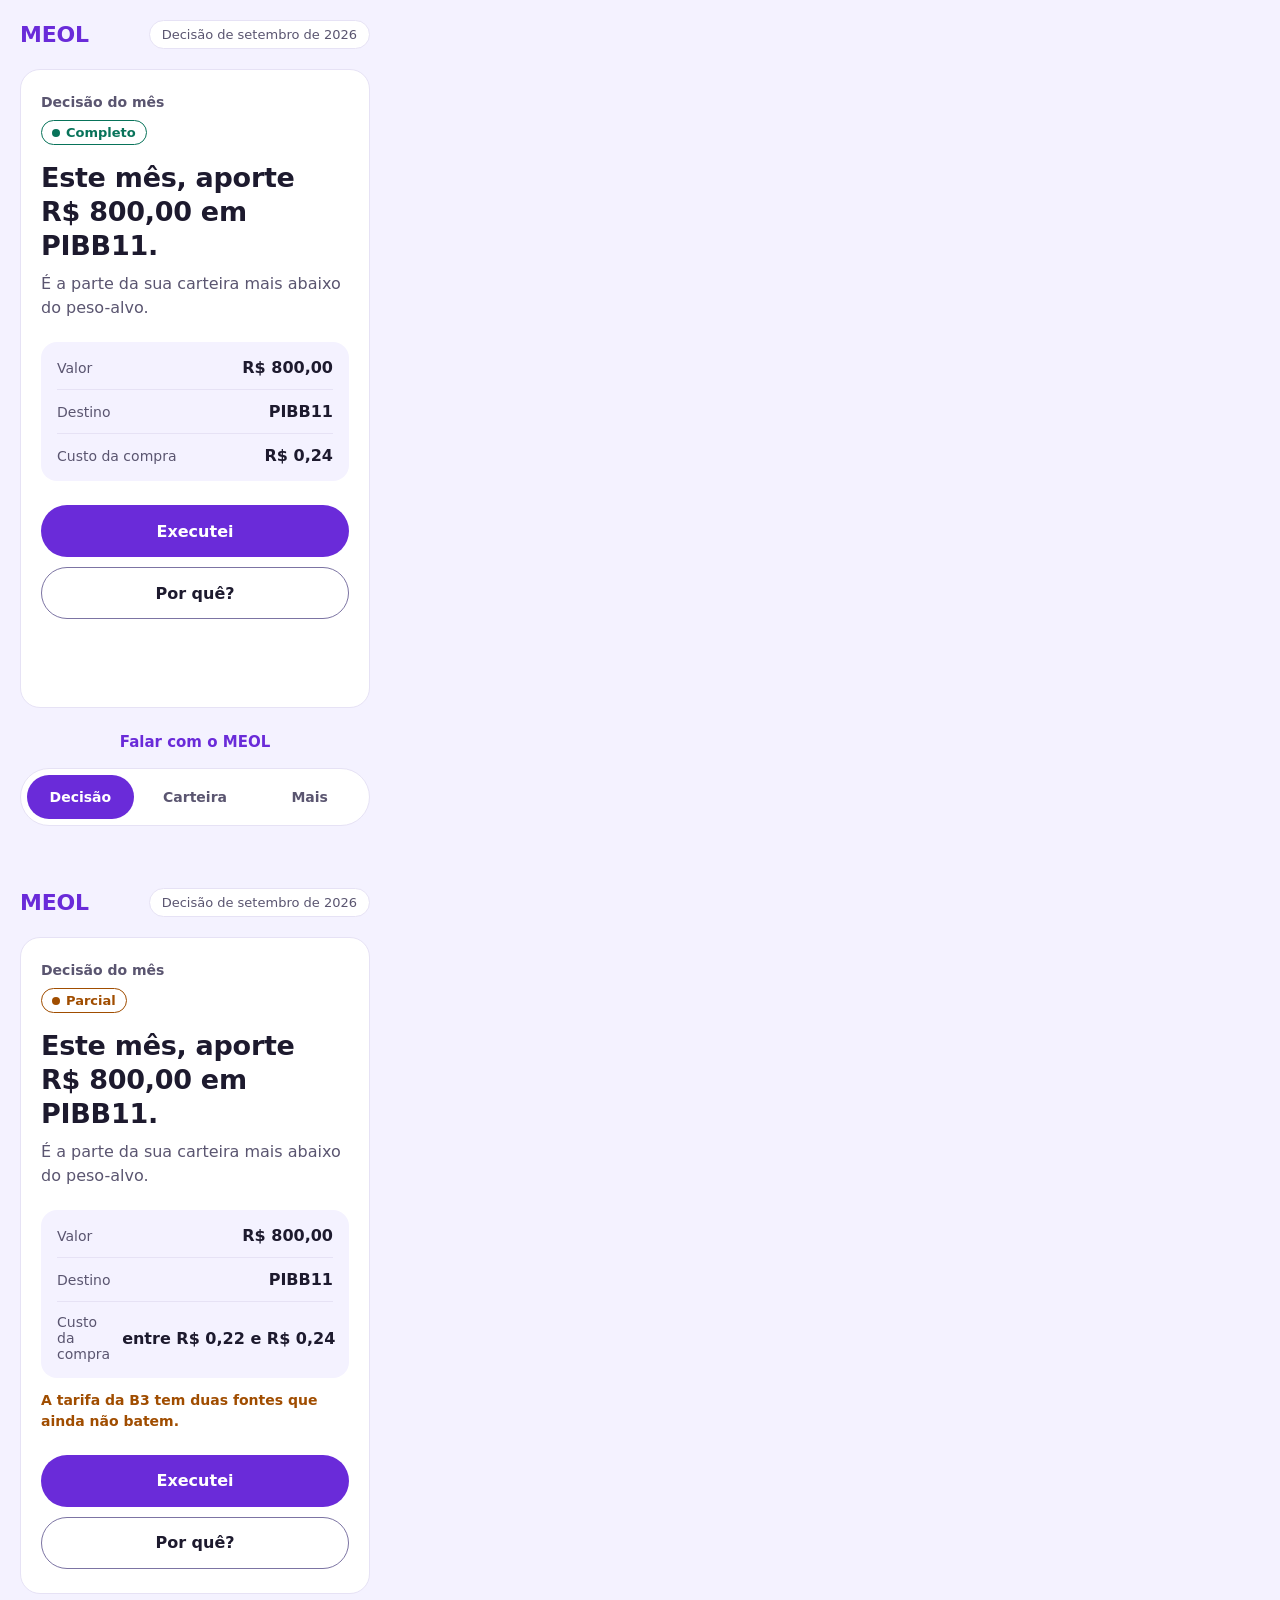
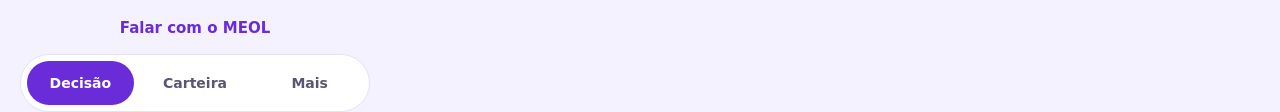
==== docs/marca/direcoes/C.html @ 0d4a7c4f "P-163: estimulos das direcoes E, C e D, com tokens e contraste no CI Resposta 16b dele (27/09): o te" ====
<!doctype html>
<!-- Estimulo do teste de marca, direcao C (Digital amigavel). P-163.
     Cores: docs/marca/tokens/direcoes.yaml, bloco C. Textos e numeros:
     docs/marca/direcoes/conteudo.yaml (gerado pelo motor, cenario sintetico). -->
<html lang="pt-BR" data-direcao="C">
<head>
<meta charset="utf-8">
<meta name="viewport" content="width=390, initial-scale=1">
<title>MEOL</title>
<style>
  :root {
    --fundo: #F4F2FF; --superficie: #FFFFFF; --texto: #1D1A2E; --texto-2: #5A5570;
    --destaque: #6A2BD9; --sobre-destaque: #FFFFFF; --borda: #7C74A3; --divisoria: #E6E2F5;
    --ok: #08735A; --parcial: #A04D00; --recusa: #B42318;
    --f: system-ui, -apple-system, 'Segoe UI', Roboto, 'Helvetica Neue', Arial, sans-serif;
  }
  * { box-sizing: border-box; margin: 0; padding: 0; }
  body { background: var(--fundo); color: var(--texto); font-family: var(--f); }
  .tela { width: 390px; height: 844px; overflow: hidden; display: flex; flex-direction: column;
          background: var(--fundo); padding: 20px 20px 0; }
  .tela + .tela { margin-top: 24px; }
  .topo { display: flex; justify-content: space-between; align-items: center; }
  .marca { font-size: 22px; font-weight: 800; letter-spacing: -0.01em; color: var(--destaque); }
  .data { font-size: 13px; font-weight: 500; color: var(--texto-2); background: var(--superficie);
          border: 1px solid var(--divisoria); border-radius: 999px; padding: 6px 12px; }
  .conteudo { flex: 1; margin-top: 20px; background: var(--superficie); border-radius: 20px;
              border: 1px solid var(--divisoria); padding: 24px 20px; }
  .rotulo-secao { font-size: 14px; font-weight: 600; color: var(--texto-2); }
  .selo { display: inline-flex; align-items: center; gap: 6px; margin-top: 10px;
          font-size: 13px; font-weight: 700; border-radius: 999px; padding: 4px 10px;
          border: 1.5px solid currentColor; }
  .selo-marca { width: 8px; height: 8px; border-radius: 50%; background: currentColor; }
  .selo[data-status="completo"] { color: var(--ok); }
  .selo[data-status="parcial"] { color: var(--parcial); }
  .decisao { margin-top: 16px; font-size: 27px; line-height: 1.25; font-weight: 800;
             letter-spacing: -0.01em; }
  .porque { margin-top: 10px; font-size: 16px; line-height: 1.5; color: var(--texto-2); }
  .detalhe { margin-top: 22px; background: var(--fundo); border-radius: 16px; padding: 4px 16px; }
  .linha { display: flex; justify-content: space-between; align-items: center; padding: 12px 0; }
  .linha + .linha { border-top: 1px solid var(--divisoria); }
  dt { font-size: 14px; color: var(--texto-2); }
  dd { font-size: 16px; font-weight: 700; color: var(--texto); text-align: right; }
  .nota { margin-top: 12px; font-size: 14px; line-height: 1.45; color: var(--parcial);
          font-weight: 600; }
  .acoes { margin-top: 24px; display: flex; flex-direction: column; gap: 10px; }
  button { font: inherit; background: none; border: none; color: inherit; cursor: pointer; }
  button:focus-visible { outline: 3px solid var(--destaque); outline-offset: 2px; }
  .primario { min-height: 52px; border-radius: 999px; background: var(--destaque);
              color: var(--sobre-destaque); font-size: 16px; font-weight: 700; }
  .secundario { min-height: 52px; border-radius: 999px; border: 1.5px solid var(--borda);
                color: var(--texto); font-size: 16px; font-weight: 600; background: var(--superficie); }
  .rodape { padding: 12px 0 18px; }
  .contato { width: 100%; min-height: 44px; font-size: 15px; font-weight: 600; color: var(--destaque); }
  .abas { display: flex; gap: 8px; background: var(--superficie); border-radius: 999px;
          border: 1px solid var(--divisoria); padding: 6px; margin-top: 4px; }
  .aba { flex: 1; min-height: 44px; border-radius: 999px; font-size: 14px; font-weight: 600;
         color: var(--texto-2); }
  .aba[aria-current="page"] { background: var(--destaque); color: var(--sobre-destaque); }
  .sem-quebra, dd.numero { white-space: nowrap; }
  dt { flex: 1; padding-right: 12px; }
  /* Revisao: arquivo.html#tela-parcial mostra so o estado PARCIAL (sem script). */
  body:has(#tela-parcial:target) #tela-normal { display: none; }
  body:has(#tela-parcial:target) .tela + .tela { margin-top: 0; }
</style>
</head>
<body>
<section class="tela" id="tela-normal" data-estado="normal" aria-label="Decisão do mês, estado normal">
  <header class="topo">
    <span class="marca">MEOL</span>
    <span class="data">Decisão de setembro de 2026</span>
  </header>
  <main class="conteudo">
    <p class="rotulo-secao">Decisão do mês</p>
    <p class="selo" data-status="completo"><span class="selo-marca" aria-hidden="true"></span>Completo</p>
    <h1 class="decisao" data-camada="1">Este mês, aporte R$&nbsp;800,00 em PIBB11.</h1>
    <p class="porque" data-camada="2">É a parte da sua carteira mais abaixo do <span class="sem-quebra">peso-alvo</span>.</p>
    <dl class="detalhe">
      <div class="linha"><dt>Valor</dt><dd class="numero">R$&nbsp;800,00</dd></div>
      <div class="linha"><dt>Destino</dt><dd>PIBB11</dd></div>
      <div class="linha"><dt>Custo da compra</dt><dd class="numero">R$&nbsp;0,24</dd></div>
    </dl>
    <div class="acoes">
      <button type="button" class="primario">Executei</button>
      <button type="button" class="secundario">Por quê?</button>
    </div>
  </main>
  <footer class="rodape">
    <button type="button" class="contato">Falar com o MEOL</button>
    <nav class="abas" aria-label="Destinos">
      <button type="button" class="aba" aria-current="page">Decisão</button>
      <button type="button" class="aba">Carteira</button>
      <button type="button" class="aba">Mais</button>
    </nav>
  </footer>
</section>
<section class="tela" id="tela-parcial" data-estado="parcial" aria-label="Decisão do mês, estado parcial">
  <header class="topo">
    <span class="marca">MEOL</span>
    <span class="data">Decisão de setembro de 2026</span>
  </header>
  <main class="conteudo">
    <p class="rotulo-secao">Decisão do mês</p>
    <p class="selo" data-status="parcial"><span class="selo-marca" aria-hidden="true"></span>Parcial</p>
    <h1 class="decisao" data-camada="1">Este mês, aporte R$&nbsp;800,00 em PIBB11.</h1>
    <p class="porque" data-camada="2">É a parte da sua carteira mais abaixo do <span class="sem-quebra">peso-alvo</span>.</p>
    <dl class="detalhe">
      <div class="linha"><dt>Valor</dt><dd class="numero">R$&nbsp;800,00</dd></div>
      <div class="linha"><dt>Destino</dt><dd>PIBB11</dd></div>
      <div class="linha"><dt>Custo da compra</dt><dd class="numero">entre R$&nbsp;0,22 e R$&nbsp;0,24</dd></div>
    </dl>
    <p class="nota" data-status="parcial">A tarifa da B3 tem duas fontes que ainda não batem.</p>
    <div class="acoes">
      <button type="button" class="primario">Executei</button>
      <button type="button" class="secundario">Por quê?</button>
    </div>
  </main>
  <footer class="rodape">
    <button type="button" class="contato">Falar com o MEOL</button>
    <nav class="abas" aria-label="Destinos">
      <button type="button" class="aba" aria-current="page">Decisão</button>
      <button type="button" class="aba">Carteira</button>
      <button type="button" class="aba">Mais</button>
    </nav>
  </footer>
</section>
</body>
</html>
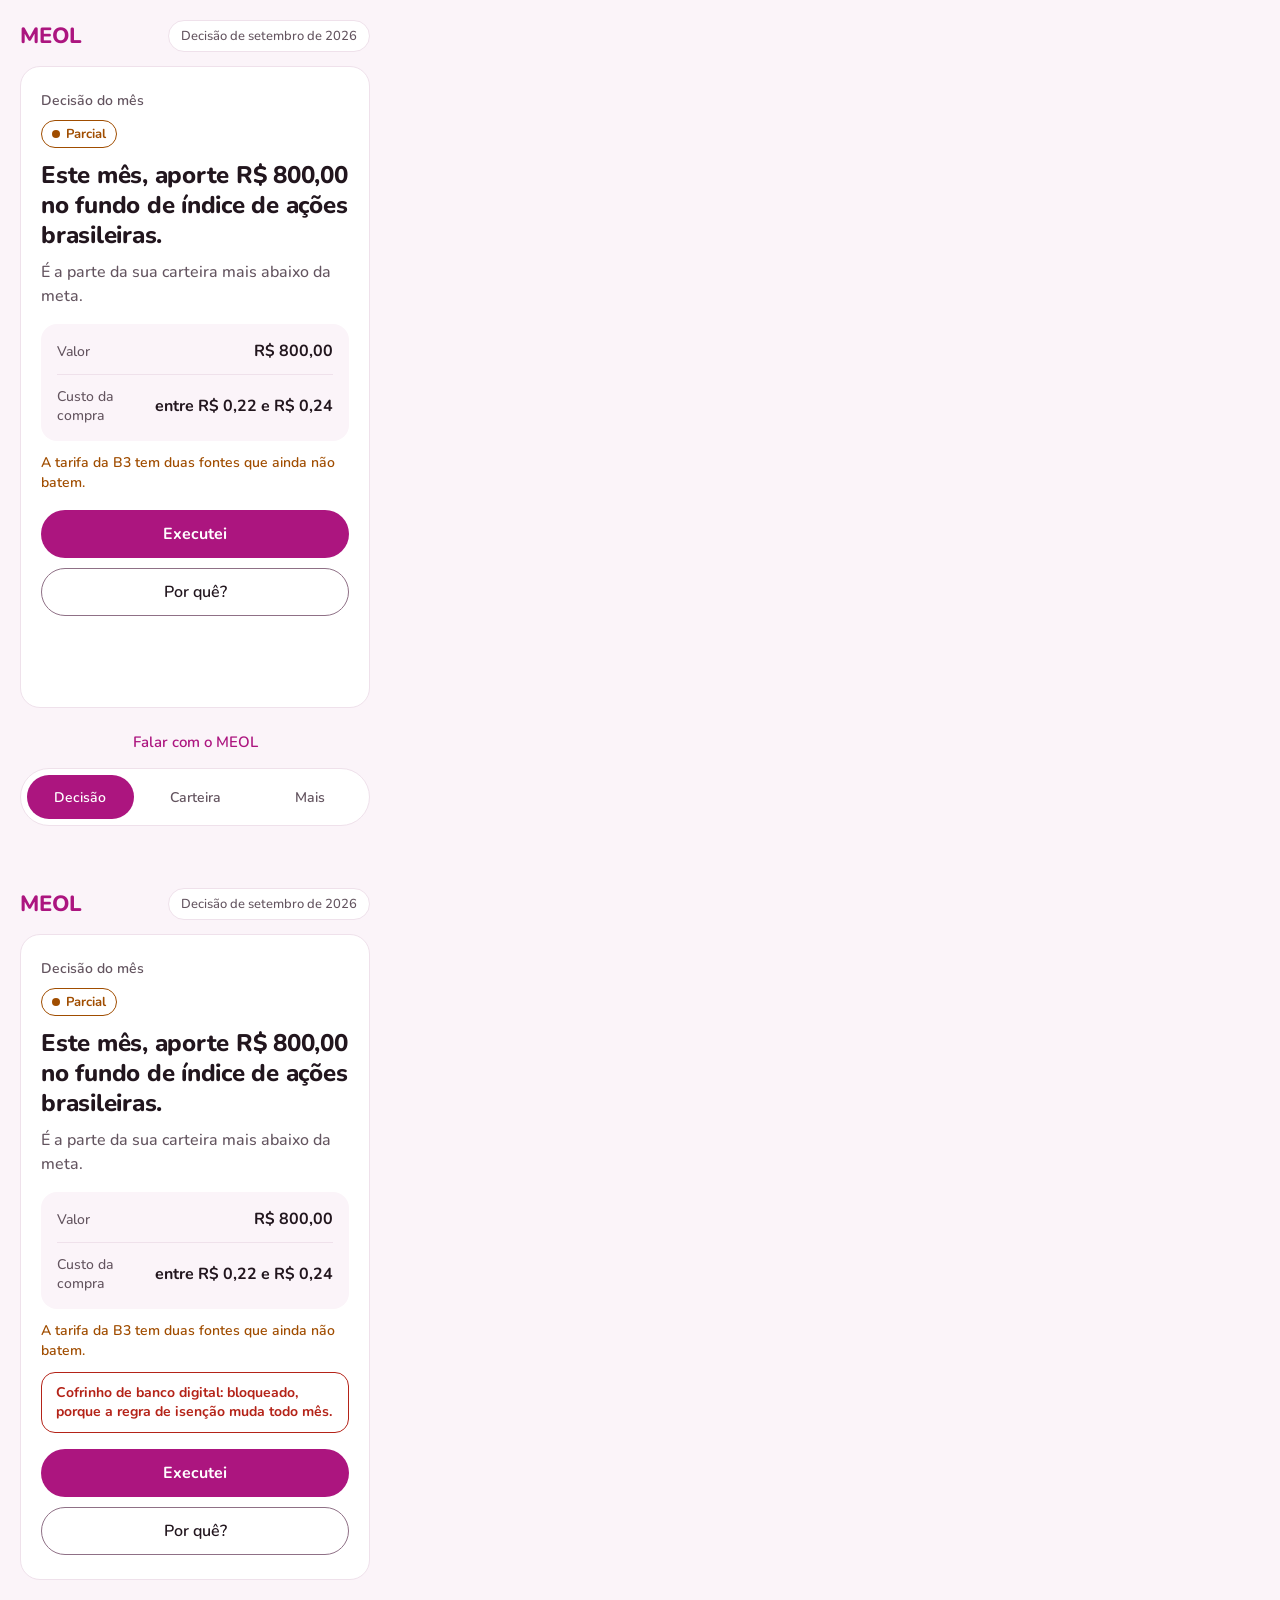
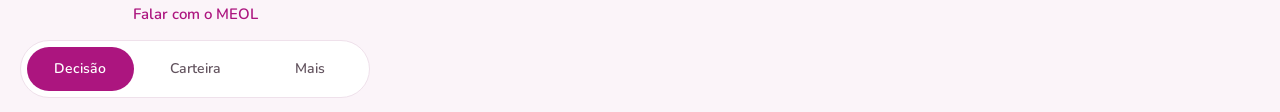
==== commit 2625cc7b: "S4: estimulos da P-163 com as respostas de 27/09 (g-B a p-A) Respostas dele de 27/09 gravadas na fil" ====
--- a/docs/marca/direcoes/C.html
+++ b/docs/marca/direcoes/C.html
@@ -1,18 +1,23 @@
 <!doctype html>
-<!-- Estimulo do teste de marca, direcao C (Digital amigavel). P-163.
-     Cores: docs/marca/tokens/direcoes.yaml, bloco C. Textos e numeros:
-     docs/marca/direcoes/conteudo.yaml (gerado pelo motor, cenario sintetico). -->
+<!-- Estimulo do teste de marca, direcao C (Digital amigavel). P-163, S4.
+     Cores: docs/marca/tokens/direcoes.yaml, bloco C. Fontes OFL: docs/marca/tipografia/.
+     Textos e numeros: docs/marca/direcoes/conteudo.yaml (gerado pelo motor, cenario sintetico).
+     Versoes: base e com rota bloqueada (j-A); diferem so no elemento data-diferenca. -->
 <html lang="pt-BR" data-direcao="C">
 <head>
 <meta charset="utf-8">
 <meta name="viewport" content="width=390, initial-scale=1">
 <title>MEOL</title>
 <style>
+  @font-face { font-family: 'Nunito'; src: url('../tipografia/nunito/nunito-latin-500-normal.woff2') format('woff2'); font-weight: 500; font-style: normal; font-display: block; }
+  @font-face { font-family: 'Nunito'; src: url('../tipografia/nunito/nunito-latin-600-normal.woff2') format('woff2'); font-weight: 600; font-style: normal; font-display: block; }
+  @font-face { font-family: 'Nunito'; src: url('../tipografia/nunito/nunito-latin-700-normal.woff2') format('woff2'); font-weight: 700; font-style: normal; font-display: block; }
+  @font-face { font-family: 'Nunito'; src: url('../tipografia/nunito/nunito-latin-800-normal.woff2') format('woff2'); font-weight: 800; font-style: normal; font-display: block; }
   :root {
-    --fundo: #F4F2FF; --superficie: #FFFFFF; --texto: #1D1A2E; --texto-2: #5A5570;
-    --destaque: #6A2BD9; --sobre-destaque: #FFFFFF; --borda: #7C74A3; --divisoria: #E6E2F5;
+    --fundo: #FBF4F9; --superficie: #FFFFFF; --texto: #22161E; --texto-2: #63545F;
+    --destaque: #AC157F; --sobre-destaque: #FFFFFF; --borda: #8F7086; --divisoria: #EFE1EB;
     --ok: #08735A; --parcial: #A04D00; --recusa: #B42318;
-    --f: system-ui, -apple-system, 'Segoe UI', Roboto, 'Helvetica Neue', Arial, sans-serif;
+    --f: 'Nunito', sans-serif;
   }
   * { box-sizing: border-box; margin: 0; padding: 0; }
   body { background: var(--fundo); color: var(--texto); font-family: var(--f); }
@@ -23,7 +28,7 @@
   .marca { font-size: 22px; font-weight: 800; letter-spacing: -0.01em; color: var(--destaque); }
   .data { font-size: 13px; font-weight: 500; color: var(--texto-2); background: var(--superficie);
           border: 1px solid var(--divisoria); border-radius: 999px; padding: 6px 12px; }
-  .conteudo { flex: 1; margin-top: 20px; background: var(--superficie); border-radius: 20px;
+  .conteudo { flex: 1; margin-top: 14px; background: var(--superficie); border-radius: 20px;
               border: 1px solid var(--divisoria); padding: 24px 20px; }
   .rotulo-secao { font-size: 14px; font-weight: 600; color: var(--texto-2); }
   .selo { display: inline-flex; align-items: center; gap: 6px; margin-top: 10px;
@@ -32,22 +37,25 @@
   .selo-marca { width: 8px; height: 8px; border-radius: 50%; background: currentColor; }
   .selo[data-status="completo"] { color: var(--ok); }
   .selo[data-status="parcial"] { color: var(--parcial); }
-  .decisao { margin-top: 16px; font-size: 27px; line-height: 1.25; font-weight: 800;
+  .decisao { margin-top: 12px; font-size: 24px; line-height: 1.25; font-weight: 800;
              letter-spacing: -0.01em; }
   .porque { margin-top: 10px; font-size: 16px; line-height: 1.5; color: var(--texto-2); }
-  .detalhe { margin-top: 22px; background: var(--fundo); border-radius: 16px; padding: 4px 16px; }
+  .detalhe { margin-top: 16px; background: var(--fundo); border-radius: 16px; padding: 4px 16px; }
   .linha { display: flex; justify-content: space-between; align-items: center; padding: 12px 0; }
   .linha + .linha { border-top: 1px solid var(--divisoria); }
   dt { font-size: 14px; color: var(--texto-2); }
   dd { font-size: 16px; font-weight: 700; color: var(--texto); text-align: right; }
+  .bloqueada { margin-top: 10px; padding: 10px 14px; border-radius: 14px; font-size: 14px;
+               line-height: 1.4; font-weight: 700; color: var(--recusa); border: 1.5px solid var(--recusa); }
+  .texto-dd { max-width: 60%; line-height: 1.3; }
   .nota { margin-top: 12px; font-size: 14px; line-height: 1.45; color: var(--parcial);
           font-weight: 600; }
-  .acoes { margin-top: 24px; display: flex; flex-direction: column; gap: 10px; }
+  .acoes { margin-top: 16px; display: flex; flex-direction: column; gap: 10px; }
   button { font: inherit; background: none; border: none; color: inherit; cursor: pointer; }
   button:focus-visible { outline: 3px solid var(--destaque); outline-offset: 2px; }
-  .primario { min-height: 52px; border-radius: 999px; background: var(--destaque);
+  .primario { min-height: 48px; border-radius: 999px; background: var(--destaque);
               color: var(--sobre-destaque); font-size: 16px; font-weight: 700; }
-  .secundario { min-height: 52px; border-radius: 999px; border: 1.5px solid var(--borda);
+  .secundario { min-height: 48px; border-radius: 999px; border: 1.5px solid var(--borda);
                 color: var(--texto); font-size: 16px; font-weight: 600; background: var(--superficie); }
   .rodape { padding: 12px 0 18px; }
   .contato { width: 100%; min-height: 44px; font-size: 15px; font-weight: 600; color: var(--destaque); }
@@ -58,42 +66,13 @@
   .aba[aria-current="page"] { background: var(--destaque); color: var(--sobre-destaque); }
   .sem-quebra, dd.numero { white-space: nowrap; }
   dt { flex: 1; padding-right: 12px; }
-  /* Revisao: arquivo.html#tela-parcial mostra so o estado PARCIAL (sem script). */
-  body:has(#tela-parcial:target) #tela-normal { display: none; }
-  body:has(#tela-parcial:target) .tela + .tela { margin-top: 0; }
+  /* Revisao: arquivo.html#tela-rota mostra so a versao com rota bloqueada (sem script). */
+  body:has(#tela-rota:target) #tela-base { display: none; }
+  body:has(#tela-rota:target) .tela + .tela { margin-top: 0; }
 </style>
 </head>
 <body>
-<section class="tela" id="tela-normal" data-estado="normal" aria-label="Decisão do mês, estado normal">
-  <header class="topo">
-    <span class="marca">MEOL</span>
-    <span class="data">Decisão de setembro de 2026</span>
-  </header>
-  <main class="conteudo">
-    <p class="rotulo-secao">Decisão do mês</p>
-    <p class="selo" data-status="completo"><span class="selo-marca" aria-hidden="true"></span>Completo</p>
-    <h1 class="decisao" data-camada="1">Este mês, aporte R$&nbsp;800,00 em PIBB11.</h1>
-    <p class="porque" data-camada="2">É a parte da sua carteira mais abaixo do <span class="sem-quebra">peso-alvo</span>.</p>
-    <dl class="detalhe">
-      <div class="linha"><dt>Valor</dt><dd class="numero">R$&nbsp;800,00</dd></div>
-      <div class="linha"><dt>Destino</dt><dd>PIBB11</dd></div>
-      <div class="linha"><dt>Custo da compra</dt><dd class="numero">R$&nbsp;0,24</dd></div>
-    </dl>
-    <div class="acoes">
-      <button type="button" class="primario">Executei</button>
-      <button type="button" class="secundario">Por quê?</button>
-    </div>
-  </main>
-  <footer class="rodape">
-    <button type="button" class="contato">Falar com o MEOL</button>
-    <nav class="abas" aria-label="Destinos">
-      <button type="button" class="aba" aria-current="page">Decisão</button>
-      <button type="button" class="aba">Carteira</button>
-      <button type="button" class="aba">Mais</button>
-    </nav>
-  </footer>
-</section>
-<section class="tela" id="tela-parcial" data-estado="parcial" aria-label="Decisão do mês, estado parcial">
+<section class="tela" id="tela-base" data-versao="base" aria-label="Decisão do mês, versão base">
   <header class="topo">
     <span class="marca">MEOL</span>
     <span class="data">Decisão de setembro de 2026</span>
@@ -101,11 +80,10 @@
   <main class="conteudo">
     <p class="rotulo-secao">Decisão do mês</p>
     <p class="selo" data-status="parcial"><span class="selo-marca" aria-hidden="true"></span>Parcial</p>
-    <h1 class="decisao" data-camada="1">Este mês, aporte R$&nbsp;800,00 em PIBB11.</h1>
-    <p class="porque" data-camada="2">É a parte da sua carteira mais abaixo do <span class="sem-quebra">peso-alvo</span>.</p>
+    <h1 class="decisao" data-camada="1">Este mês, aporte R$&nbsp;800,00 no fundo de índice de ações brasileiras.</h1>
+    <p class="porque" data-camada="2">É a parte da sua carteira mais abaixo da meta.</p>
     <dl class="detalhe">
       <div class="linha"><dt>Valor</dt><dd class="numero">R$&nbsp;800,00</dd></div>
-      <div class="linha"><dt>Destino</dt><dd>PIBB11</dd></div>
       <div class="linha"><dt>Custo da compra</dt><dd class="numero">entre R$&nbsp;0,22 e R$&nbsp;0,24</dd></div>
     </dl>
     <p class="nota" data-status="parcial">A tarifa da B3 tem duas fontes que ainda não batem.</p>
@@ -123,5 +101,35 @@
     </nav>
   </footer>
 </section>
+<section class="tela" id="tela-rota" data-versao="com_rota_bloqueada" aria-label="Decisão do mês, versão com rota bloqueada">
+  <header class="topo">
+    <span class="marca">MEOL</span>
+    <span class="data">Decisão de setembro de 2026</span>
+  </header>
+  <main class="conteudo">
+    <p class="rotulo-secao">Decisão do mês</p>
+    <p class="selo" data-status="parcial"><span class="selo-marca" aria-hidden="true"></span>Parcial</p>
+    <h1 class="decisao" data-camada="1">Este mês, aporte R$&nbsp;800,00 no fundo de índice de ações brasileiras.</h1>
+    <p class="porque" data-camada="2">É a parte da sua carteira mais abaixo da meta.</p>
+    <dl class="detalhe">
+      <div class="linha"><dt>Valor</dt><dd class="numero">R$&nbsp;800,00</dd></div>
+      <div class="linha"><dt>Custo da compra</dt><dd class="numero">entre R$&nbsp;0,22 e R$&nbsp;0,24</dd></div>
+    </dl>
+    <p class="nota" data-status="parcial">A tarifa da B3 tem duas fontes que ainda não batem.</p>
+    <p class="bloqueada" data-diferenca="rota-bloqueada">Cofrinho de banco digital: bloqueado, porque a regra de isenção muda todo mês.</p>
+    <div class="acoes">
+      <button type="button" class="primario">Executei</button>
+      <button type="button" class="secundario">Por quê?</button>
+    </div>
+  </main>
+  <footer class="rodape">
+    <button type="button" class="contato">Falar com o MEOL</button>
+    <nav class="abas" aria-label="Destinos">
+      <button type="button" class="aba" aria-current="page">Decisão</button>
+      <button type="button" class="aba">Carteira</button>
+      <button type="button" class="aba">Mais</button>
+    </nav>
+  </footer>
+</section>
 </body>
 </html>
